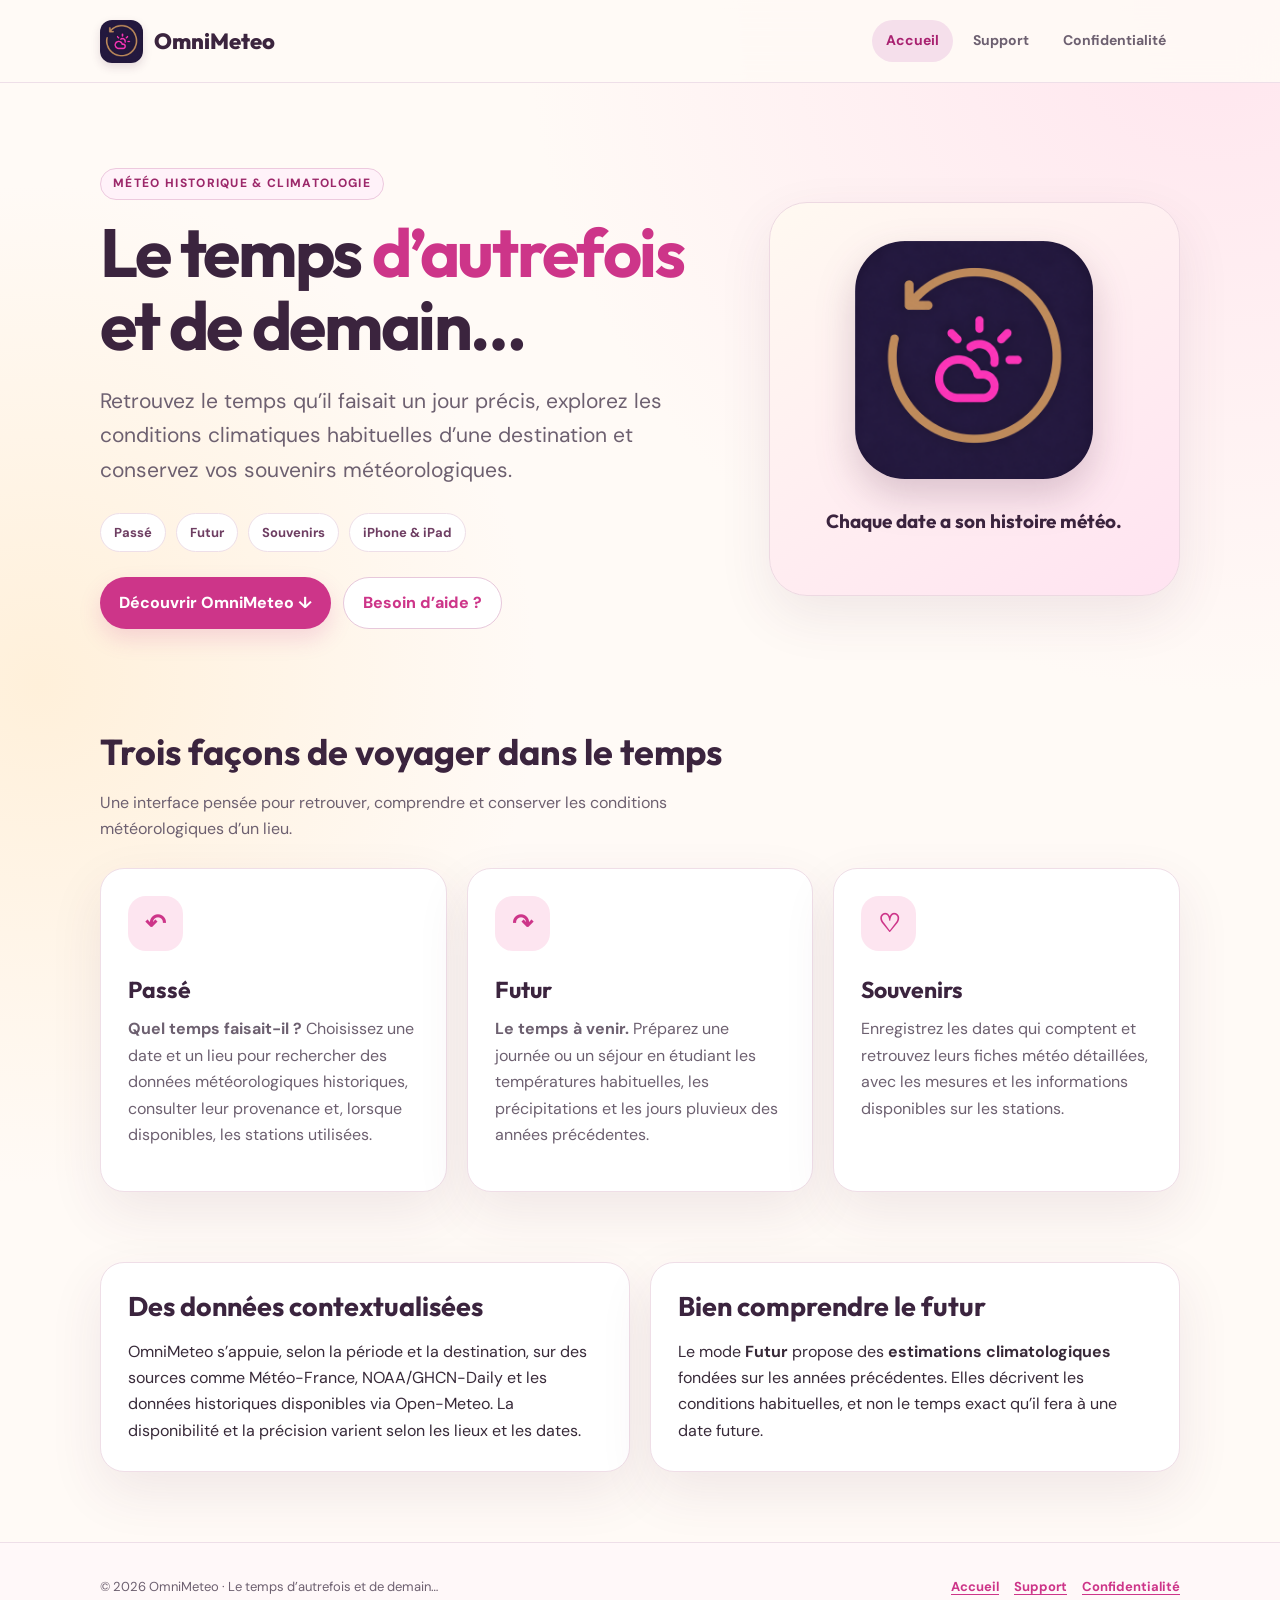
==== index.html @ 90028911 "Add files via upload" ====
<!doctype html>
<html lang="fr"><head><meta charset="utf-8"><meta name="viewport" content="width=device-width,initial-scale=1"><meta name="theme-color" content="#fffaf6"><meta name="description" content="OmniMeteo : le temps d’autrefois et de demain. Météo historique, estimations climatologiques et souvenirs."><title>Accueil — OmniMeteo</title><link rel="icon" type="image/png" href="assets/omnimeteo-icon.png"><link rel="stylesheet" href="style.css"></head>
<body><a class="skip" href="#contenu">Aller au contenu</a><header class="header"><div class="wrap nav"><a class="brand" href="index.html"><img src="assets/omnimeteo-icon.png" alt="" width="43" height="43">OmniMeteo</a><nav class="menu" aria-label="Navigation principale"><a href="index.html" aria-current="page">Accueil</a><a href="support.html">Support</a><a href="confidentialite.html">Confidentialité</a></nav></div></header><main id="contenu"><div class="wrap hero"><div><span class="eyebrow">Météo historique &amp; climatologie</span><h1>Le temps <span>d’autrefois</span> et de demain…</h1><p class="lead">Retrouvez le temps qu’il faisait un jour précis, explorez les conditions climatiques habituelles d’une destination et conservez vos souvenirs météorologiques.</p><div class="pill-row"><span class="pill">Passé</span><span class="pill">Futur</span><span class="pill">Souvenirs</span><span class="pill">iPhone &amp; iPad</span></div><div class="links"><a class="btn" href="#fonctionnalites">Découvrir OmniMeteo ↓</a><a class="btn btn-secondary" href="support.html">Besoin d’aide ?</a></div></div><div class="hero-visual"><img src="assets/omnimeteo-icon.png" alt="Icône d’OmniMeteo : soleil, nuage et flèche circulaire fuchsia" width="238" height="238"><p>Chaque date a son histoire météo.</p></div></div>
<section id="fonctionnalites" class="wrap section"><h2>Trois façons de voyager dans le temps</h2><p class="section-intro">Une interface pensée pour retrouver, comprendre et conserver les conditions météorologiques d’un lieu.</p><div class="cards"><article class="card"><div class="card-icon" aria-hidden="true">↶</div><h3>Passé</h3><p><strong>Quel temps faisait-il ?</strong> Choisissez une date et un lieu pour rechercher des données météorologiques historiques, consulter leur provenance et, lorsque disponibles, les stations utilisées.</p></article><article class="card"><div class="card-icon" aria-hidden="true">↷</div><h3>Futur</h3><p><strong>Le temps à venir.</strong> Préparez une journée ou un séjour en étudiant les températures habituelles, les précipitations et les jours pluvieux des années précédentes.</p></article><article class="card"><div class="card-icon" aria-hidden="true">♡</div><h3>Souvenirs</h3><p>Enregistrez les dates qui comptent et retrouvez leurs fiches météo détaillées, avec les mesures et les informations disponibles sur les stations.</p></article></div></section>
<section class="wrap section" style="padding-top:0"><div class="two-col"><article class="panel"><h2>Des données contextualisées</h2><p>OmniMeteo s’appuie, selon la période et la destination, sur des sources comme Météo-France, NOAA/GHCN-Daily et les données historiques disponibles via Open-Meteo. La disponibilité et la précision varient selon les lieux et les dates.</p></article><article class="panel"><h2>Bien comprendre le futur</h2><p>Le mode <strong>Futur</strong> propose des <strong>estimations climatologiques</strong> fondées sur les années précédentes. Elles décrivent les conditions habituelles, et non le temps exact qu’il fera à une date future.</p></article></div></section></main><footer class="footer"><div class="wrap footer-row"><p>© 2026 OmniMeteo · Le temps d’autrefois et de demain…</p><div><a href="index.html">Accueil</a><a href="support.html">Support</a><a href="confidentialite.html">Confidentialité</a></div></div></footer></body></html>
---- style.css ----
@import url('https://fonts.googleapis.com/css2?family=DM+Sans:wght@400;500;600;700;800&family=Outfit:wght@400;500;600;700;800&display=swap');
:root{color-scheme:light;--plum:#3b243e;--rose:#cd3589;--rose-bright:#e53692;--gold:#bf8042;--ink:#382a39;--muted:#6d6070;--cream:#fffaf6;--paper:#fff;--line:#eedfe8;--soft:#f9edf5;--shadow:0 20px 54px rgba(87,44,74,.09)}
*{box-sizing:border-box}html{scroll-behavior:smooth}body{margin:0;background:radial-gradient(circle at 95% 0,#ffe5ee 0,transparent 34%),radial-gradient(circle at 3% 42%,#fff0da 0,transparent 32%),var(--cream);color:var(--ink);font-family:'DM Sans',-apple-system,BlinkMacSystemFont,'Segoe UI',sans-serif;line-height:1.65}a{color:var(--rose);text-underline-offset:3px}a:hover{color:#982260}a:focus-visible,button:focus-visible,summary:focus-visible{outline:3px solid var(--rose);outline-offset:4px}img{max-width:100%}.wrap{width:min(1080px,calc(100% - 40px));margin-inline:auto}.skip{position:absolute;left:-10000px;top:12px;background:#fff;padding:10px;z-index:50}.skip:focus{left:12px}.header{background:rgba(255,250,246,.92);border-bottom:1px solid var(--line);position:sticky;top:0;z-index:10;backdrop-filter:blur(18px)}.nav{display:flex;justify-content:space-between;align-items:center;gap:20px;min-height:82px}.brand{display:inline-flex;align-items:center;gap:11px;color:var(--plum);font-family:Outfit,sans-serif;font-weight:800;font-size:22px;text-decoration:none}.brand img{height:43px;width:43px;border-radius:12px;box-shadow:0 4px 10px #51204027}.menu{display:flex;align-items:center;flex-wrap:wrap;gap:6px}.menu a{padding:9px 14px;color:var(--muted);font-weight:700;border-radius:100px;text-decoration:none;font-size:14px}.menu a:hover,.menu a[aria-current=page]{background:#f5dfeb;color:#a82170}.hero{padding:85px 0 55px;display:grid;grid-template-columns:1.2fr .8fr;gap:52px;align-items:center}.eyebrow{display:inline-block;border:1px solid #edc9de;background:#fff2f9;color:#9c286a;letter-spacing:.11em;text-transform:uppercase;border-radius:50px;padding:5px 12px;font-size:12px;font-weight:800}.hero h1,.page-heading h1{font-family:Outfit,sans-serif;color:var(--plum);font-size:clamp(38px,5.7vw,68px);line-height:1.08;letter-spacing:-.035em;margin:16px 0}.hero h1 span{color:var(--rose)}.lead{font-size:clamp(17px,2.2vw,21px);color:var(--muted);max-width:680px}.hero-visual{text-align:center;padding:38px 25px;min-height:320px;background:linear-gradient(145deg,#fff9f1,#ffe3f1);border:1px solid #edd9e2;border-radius:38px;box-shadow:var(--shadow)}.hero-visual img{width:min(238px,80%);height:auto;border-radius:50px;filter:drop-shadow(0 17px 19px #53234535)}.hero-visual p{font-family:Outfit,sans-serif;font-weight:700;color:var(--plum);font-size:19px}.pill-row{display:flex;flex-wrap:wrap;gap:10px;margin-top:25px}.pill{background:white;border:1px solid var(--line);color:#6e3e62;padding:8px 13px;border-radius:100px;font-size:13px;font-weight:700}.section{padding:46px 0 70px}.section h2,.panel h2{font-family:Outfit,sans-serif;color:var(--plum);font-size:clamp(25px,3vw,36px);line-height:1.2;margin:0 0 12px}.section-intro{max-width:680px;color:var(--muted);margin-bottom:26px}.cards{display:grid;grid-template-columns:repeat(3,1fr);gap:20px}.card,.panel{background:#fff;border:1px solid #efdee7;border-radius:24px;box-shadow:var(--shadow);padding:27px}.card-icon{width:55px;height:55px;display:grid;place-items:center;border-radius:18px;background:#fde5f0;color:var(--rose);font-family:Outfit,sans-serif;font-size:25px;font-weight:800}.card h3{font-family:Outfit,sans-serif;color:var(--plum);font-size:23px;margin:20px 0 7px}.card p{color:var(--muted);margin-top:0}.two-col{display:grid;grid-template-columns:1fr 1fr;gap:20px}.note{border-left:4px solid var(--rose);background:#fff1f8;padding:16px 21px;border-radius:0 15px 15px 0;color:#643a5a}.page-heading{padding:70px 0 34px}.page-heading h1{font-size:clamp(36px,5vw,56px)}.page-heading p{max-width:760px;color:var(--muted);font-size:18px}.stack{display:grid;gap:20px;margin-bottom:70px}.panel h2{font-size:27px}.panel p:last-child{margin-bottom:0}.panel li{margin:8px 0}.faq details{padding:17px 0;border-top:1px solid var(--line)}.faq details:first-of-type{margin-top:12px}.faq summary{color:var(--plum);font-weight:800;cursor:pointer;list-style-position:outside}.faq details p{color:var(--muted);padding-left:18px}.links{display:flex;gap:12px;flex-wrap:wrap;margin-top:25px}.btn{display:inline-flex;align-items:center;justify-content:center;text-decoration:none;border-radius:100px;padding:12px 19px;background:var(--rose);color:#fff;font-weight:800;box-shadow:0 10px 22px #c936882b}.btn:hover{background:#a8246c;color:white}.btn-secondary{background:#fff;color:var(--rose);border:1px solid #e7c8db;box-shadow:none}.btn-secondary:hover{background:#fff0f8;color:#972263}.footer{border-top:1px solid var(--line);padding:30px 0;background:#fff8f9}.footer-row{display:flex;justify-content:space-between;gap:16px;flex-wrap:wrap;align-items:center}.footer p{font-size:13px;color:var(--muted);margin:0}.footer a{font-size:13px;font-weight:700;margin-left:15px}.small{font-size:14px;color:var(--muted)}.status{display:inline-block;background:#f6e6ee;border-radius:10px;padding:2px 9px;color:#914469;font-size:13px;font-weight:700}.privacy-date{color:var(--muted);font-size:14px}.legal h3{font-family:Outfit,sans-serif;color:var(--plum);margin-bottom:5px}.legal p,.legal li{color:#5c5260}.legal a{overflow-wrap:anywhere}
@media(max-width:750px){.wrap{width:min(100% - 30px,600px)}.nav{min-height:72px;align-items:flex-start;padding:11px 0;flex-direction:column;gap:6px}.brand{font-size:19px}.brand img{width:36px;height:36px;border-radius:10px}.menu{gap:0;margin-left:-7px}.menu a{padding:7px 10px;font-size:12px}.hero{padding:42px 0 30px;grid-template-columns:1fr;gap:25px}.hero-visual{min-height:0;padding:28px}.hero-visual img{width:165px;border-radius:38px}.cards,.two-col{grid-template-columns:1fr}.section{padding:25px 0 46px}.page-heading{padding:43px 0 24px}.card,.panel{padding:23px}.footer-row{align-items:flex-start;flex-direction:column}.footer a:first-child{margin-left:0}}
@media(prefers-reduced-motion:reduce){html{scroll-behavior:auto}}
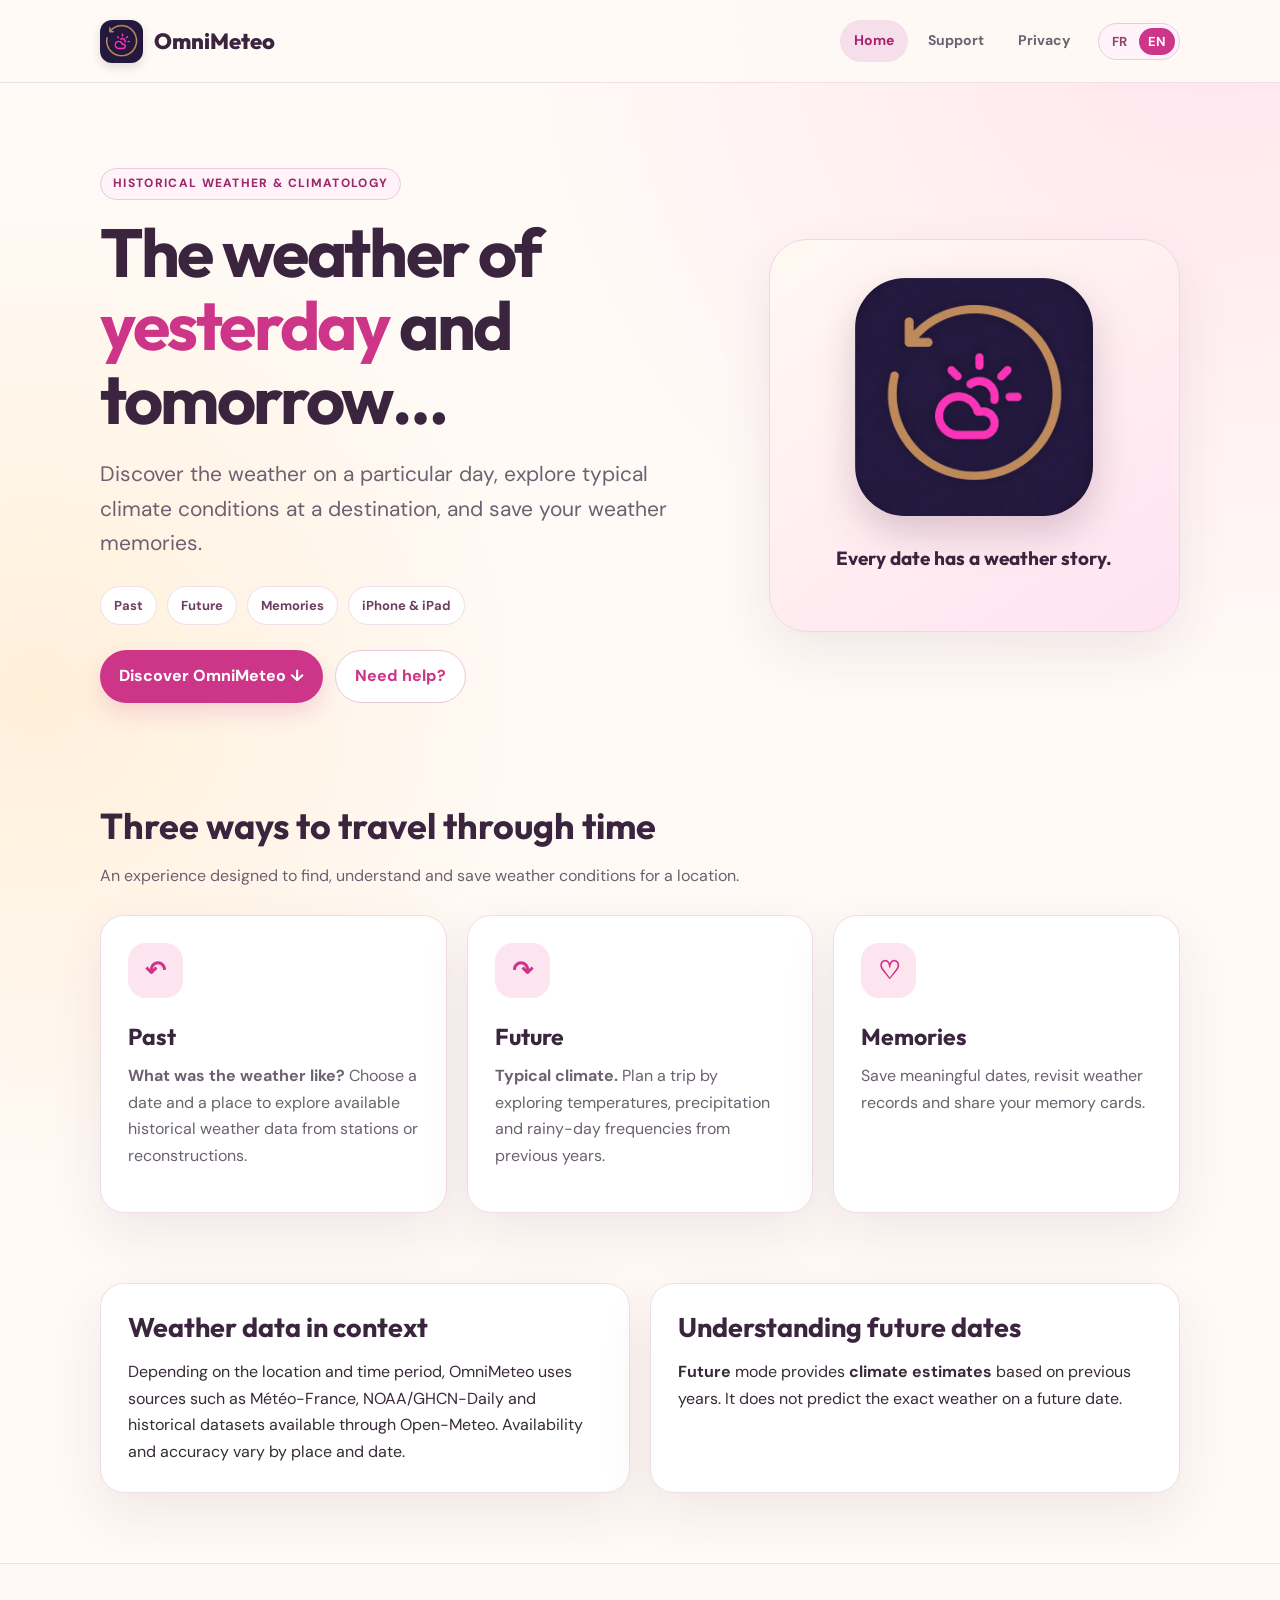
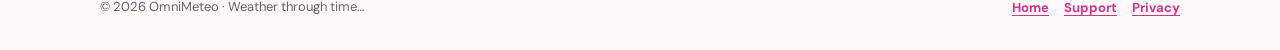
==== commit 434d2a24: "Add files via upload" ====
--- a/index.html
+++ b/index.html
@@ -1,5 +1,9 @@
 <!doctype html>
-<html lang="fr"><head><meta charset="utf-8"><meta name="viewport" content="width=device-width,initial-scale=1"><meta name="theme-color" content="#fffaf6"><meta name="description" content="OmniMeteo : le temps d’autrefois et de demain. Météo historique, estimations climatologiques et souvenirs."><title>Accueil — OmniMeteo</title><link rel="icon" type="image/png" href="assets/omnimeteo-icon.png"><link rel="stylesheet" href="style.css"></head>
-<body><a class="skip" href="#contenu">Aller au contenu</a><header class="header"><div class="wrap nav"><a class="brand" href="index.html"><img src="assets/omnimeteo-icon.png" alt="" width="43" height="43">OmniMeteo</a><nav class="menu" aria-label="Navigation principale"><a href="index.html" aria-current="page">Accueil</a><a href="support.html">Support</a><a href="confidentialite.html">Confidentialité</a></nav></div></header><main id="contenu"><div class="wrap hero"><div><span class="eyebrow">Météo historique &amp; climatologie</span><h1>Le temps <span>d’autrefois</span> et de demain…</h1><p class="lead">Retrouvez le temps qu’il faisait un jour précis, explorez les conditions climatiques habituelles d’une destination et conservez vos souvenirs météorologiques.</p><div class="pill-row"><span class="pill">Passé</span><span class="pill">Futur</span><span class="pill">Souvenirs</span><span class="pill">iPhone &amp; iPad</span></div><div class="links"><a class="btn" href="#fonctionnalites">Découvrir OmniMeteo ↓</a><a class="btn btn-secondary" href="support.html">Besoin d’aide ?</a></div></div><div class="hero-visual"><img src="assets/omnimeteo-icon.png" alt="Icône d’OmniMeteo : soleil, nuage et flèche circulaire fuchsia" width="238" height="238"><p>Chaque date a son histoire météo.</p></div></div>
-<section id="fonctionnalites" class="wrap section"><h2>Trois façons de voyager dans le temps</h2><p class="section-intro">Une interface pensée pour retrouver, comprendre et conserver les conditions météorologiques d’un lieu.</p><div class="cards"><article class="card"><div class="card-icon" aria-hidden="true">↶</div><h3>Passé</h3><p><strong>Quel temps faisait-il ?</strong> Choisissez une date et un lieu pour rechercher des données météorologiques historiques, consulter leur provenance et, lorsque disponibles, les stations utilisées.</p></article><article class="card"><div class="card-icon" aria-hidden="true">↷</div><h3>Futur</h3><p><strong>Le temps à venir.</strong> Préparez une journée ou un séjour en étudiant les températures habituelles, les précipitations et les jours pluvieux des années précédentes.</p></article><article class="card"><div class="card-icon" aria-hidden="true">♡</div><h3>Souvenirs</h3><p>Enregistrez les dates qui comptent et retrouvez leurs fiches météo détaillées, avec les mesures et les informations disponibles sur les stations.</p></article></div></section>
-<section class="wrap section" style="padding-top:0"><div class="two-col"><article class="panel"><h2>Des données contextualisées</h2><p>OmniMeteo s’appuie, selon la période et la destination, sur des sources comme Météo-France, NOAA/GHCN-Daily et les données historiques disponibles via Open-Meteo. La disponibilité et la précision varient selon les lieux et les dates.</p></article><article class="panel"><h2>Bien comprendre le futur</h2><p>Le mode <strong>Futur</strong> propose des <strong>estimations climatologiques</strong> fondées sur les années précédentes. Elles décrivent les conditions habituelles, et non le temps exact qu’il fera à une date future.</p></article></div></section></main><footer class="footer"><div class="wrap footer-row"><p>© 2026 OmniMeteo · Le temps d’autrefois et de demain…</p><div><a href="index.html">Accueil</a><a href="support.html">Support</a><a href="confidentialite.html">Confidentialité</a></div></div></footer></body></html>+<html lang="fr"><head><meta charset="utf-8"><meta name="viewport" content="width=device-width,initial-scale=1"><meta name="theme-color" content="#fffaf6">
+<meta name="description" content="OmniMeteo : météo historique, climatologie et souvenirs." id="meta-description"><title>Accueil — OmniMeteo</title>
+<link rel="icon" type="image/png" href="assets/omnimeteo-icon.png"><link rel="stylesheet" href="style.css"><link rel="stylesheet" href="bilingual.css"><script src="language.js" defer></script>
+</head><body><a class="skip" href="#contenu"><span class="lang-fr" >Aller au contenu</span><span class="lang-en" >Skip to content</span></a>
+<header class="header"><div class="wrap nav"><a class="brand" href="index.html"><img src="assets/omnimeteo-icon.png" alt="" width="43" height="43">OmniMeteo</a><nav class="menu" aria-label="Navigation"><a href="index.html" aria-current="page"><span class="lang-fr" >Accueil</span><span class="lang-en" >Home</span></a><a href="support.html"><span class="lang-fr" >Support</span><span class="lang-en" >Support</span></a><a href="confidentialite.html"><span class="lang-fr" >Confidentialité</span><span class="lang-en" >Privacy</span></a><div class="language-switch" role="group" aria-label="Language / Langue"><button type="button" data-set-language="fr" aria-label="Français" lang="fr">FR</button><button type="button" data-set-language="en" aria-label="English" lang="en">EN</button></div></nav></div></header>
+<main id="contenu"><div class="lang-fr"><div class="wrap hero"><div><span class="eyebrow">Météo historique &amp; climatologie</span><h1>Le temps <span>d’autrefois</span> et de demain…</h1><p class="lead">Retrouvez le temps qu’il faisait un jour précis, explorez les conditions climatiques habituelles d’une destination et conservez vos souvenirs météorologiques.</p><div class="pill-row"><span class="pill">Passé</span><span class="pill">Futur</span><span class="pill">Souvenirs</span><span class="pill">iPhone &amp; iPad</span></div><div class="links"><a class="btn" href="#fonctionnalites">Découvrir OmniMeteo ↓</a><a class="btn btn-secondary" href="support.html">Besoin d’aide ?</a></div></div><div class="hero-visual"><img src="assets/omnimeteo-icon.png" alt="Icône d’OmniMeteo" width="238" height="238"><p>Chaque date a son histoire météo.</p></div></div><section id="fonctionnalites" class="wrap section"><h2>Trois façons de voyager dans le temps</h2><p class="section-intro">Une interface pensée pour retrouver, comprendre et conserver les conditions météorologiques d’un lieu.</p><div class="cards"><article class="card"><div class="card-icon" aria-hidden="true">↶</div><h3>Passé</h3><p><strong>Quel temps faisait-il ?</strong> Choisissez une date et un lieu pour consulter les informations météorologiques historiques disponibles, issues de stations ou de reconstitutions.</p></article><article class="card"><div class="card-icon" aria-hidden="true">↷</div><h3>Futur</h3><p><strong>Le climat habituel.</strong> Préparez un séjour grâce aux températures, précipitations et fréquences de jours pluvieux observées dans les années précédentes.</p></article><article class="card"><div class="card-icon" aria-hidden="true">♡</div><h3>Souvenirs</h3><p>Enregistrez les dates qui comptent pour vous, retrouvez vos fiches météo et partagez vos cartes souvenirs.</p></article></div></section><section class="wrap section" style="padding-top:0"><div class="two-col"><article class="panel"><h2>Des données contextualisées</h2><p>Selon la période et la destination, OmniMeteo utilise des sources comme Météo-France, NOAA/GHCN-Daily et des données historiques accessibles via Open-Meteo. La disponibilité et la précision varient selon les lieux et les dates.</p></article><article class="panel"><h2>Bien comprendre le futur</h2><p>Le mode <strong>Futur</strong> propose des <strong>estimations climatologiques</strong> fondées sur les années précédentes. Il ne s’agit pas de prévisions du temps exact à une date future.</p></article></div></section></div><div class="lang-en"><div class="wrap hero"><div><span class="eyebrow">Historical weather &amp; climatology</span><h1>The weather of <span>yesterday</span> and tomorrow…</h1><p class="lead">Discover the weather on a particular day, explore typical climate conditions at a destination, and save your weather memories.</p><div class="pill-row"><span class="pill">Past</span><span class="pill">Future</span><span class="pill">Memories</span><span class="pill">iPhone &amp; iPad</span></div><div class="links"><a class="btn" href="#fonctionnalites">Discover OmniMeteo ↓</a><a class="btn btn-secondary" href="support.html">Need help?</a></div></div><div class="hero-visual"><img src="assets/omnimeteo-icon.png" alt="OmniMeteo app icon" width="238" height="238"><p>Every date has a weather story.</p></div></div><section id="fonctionnalites" class="wrap section"><h2>Three ways to travel through time</h2><p class="section-intro">An experience designed to find, understand and save weather conditions for a location.</p><div class="cards"><article class="card"><div class="card-icon" aria-hidden="true">↶</div><h3>Past</h3><p><strong>What was the weather like?</strong> Choose a date and a place to explore available historical weather data from stations or reconstructions.</p></article><article class="card"><div class="card-icon" aria-hidden="true">↷</div><h3>Future</h3><p><strong>Typical climate.</strong> Plan a trip by exploring temperatures, precipitation and rainy-day frequencies from previous years.</p></article><article class="card"><div class="card-icon" aria-hidden="true">♡</div><h3>Memories</h3><p>Save meaningful dates, revisit weather records and share your memory cards.</p></article></div></section><section class="wrap section" style="padding-top:0"><div class="two-col"><article class="panel"><h2>Weather data in context</h2><p>Depending on the location and time period, OmniMeteo uses sources such as Météo-France, NOAA/GHCN-Daily and historical datasets available through Open-Meteo. Availability and accuracy vary by place and date.</p></article><article class="panel"><h2>Understanding future dates</h2><p><strong>Future</strong> mode provides <strong>climate estimates</strong> based on previous years. It does not predict the exact weather on a future date.</p></article></div></section></div></main>
+<footer class="footer"><div class="wrap footer-row"><p>© 2026 OmniMeteo · <span class="lang-fr" >Le temps d’autrefois et de demain…</span><span class="lang-en" >Weather through time…</span></p><div><a href="index.html"><span class="lang-fr" >Accueil</span><span class="lang-en" >Home</span></a><a href="support.html"><span class="lang-fr" >Support</span><span class="lang-en" >Support</span></a><a href="confidentialite.html"><span class="lang-fr" >Confidentialité</span><span class="lang-en" >Privacy</span></a></div></div></footer>
+<script type="application/json" id="page-meta">{"fr":{"title":"Accueil — OmniMeteo","description":"OmniMeteo : météo historique, climatologie et souvenirs."},"en":{"title":"Home — OmniMeteo","description":"OmniMeteo: historical weather, climate insights and memories."}}</script></body></html>
--- a/bilingual.css
+++ b/bilingual.css
@@ -0,0 +1,7 @@
+/* Complément non destructif à style.css : même design, choix de langue */
+html:not([lang="en"]) .lang-en{display:none!important}
+html[lang="en"] .lang-fr{display:none!important}
+.language-switch{display:inline-flex;gap:3px;padding:4px;border:1px solid #edc9de;border-radius:30px;background:#fff2f9;margin-left:8px}
+.language-switch button{border:0;background:transparent;color:#914469;font:700 13px 'DM Sans',sans-serif;padding:5px 9px;border-radius:18px;cursor:pointer}
+.language-switch button[aria-pressed="true"]{background:#cd3589;color:#fff}
+@media(max-width:750px){.language-switch{margin-left:4px}.language-switch button{padding:5px 8px}}
